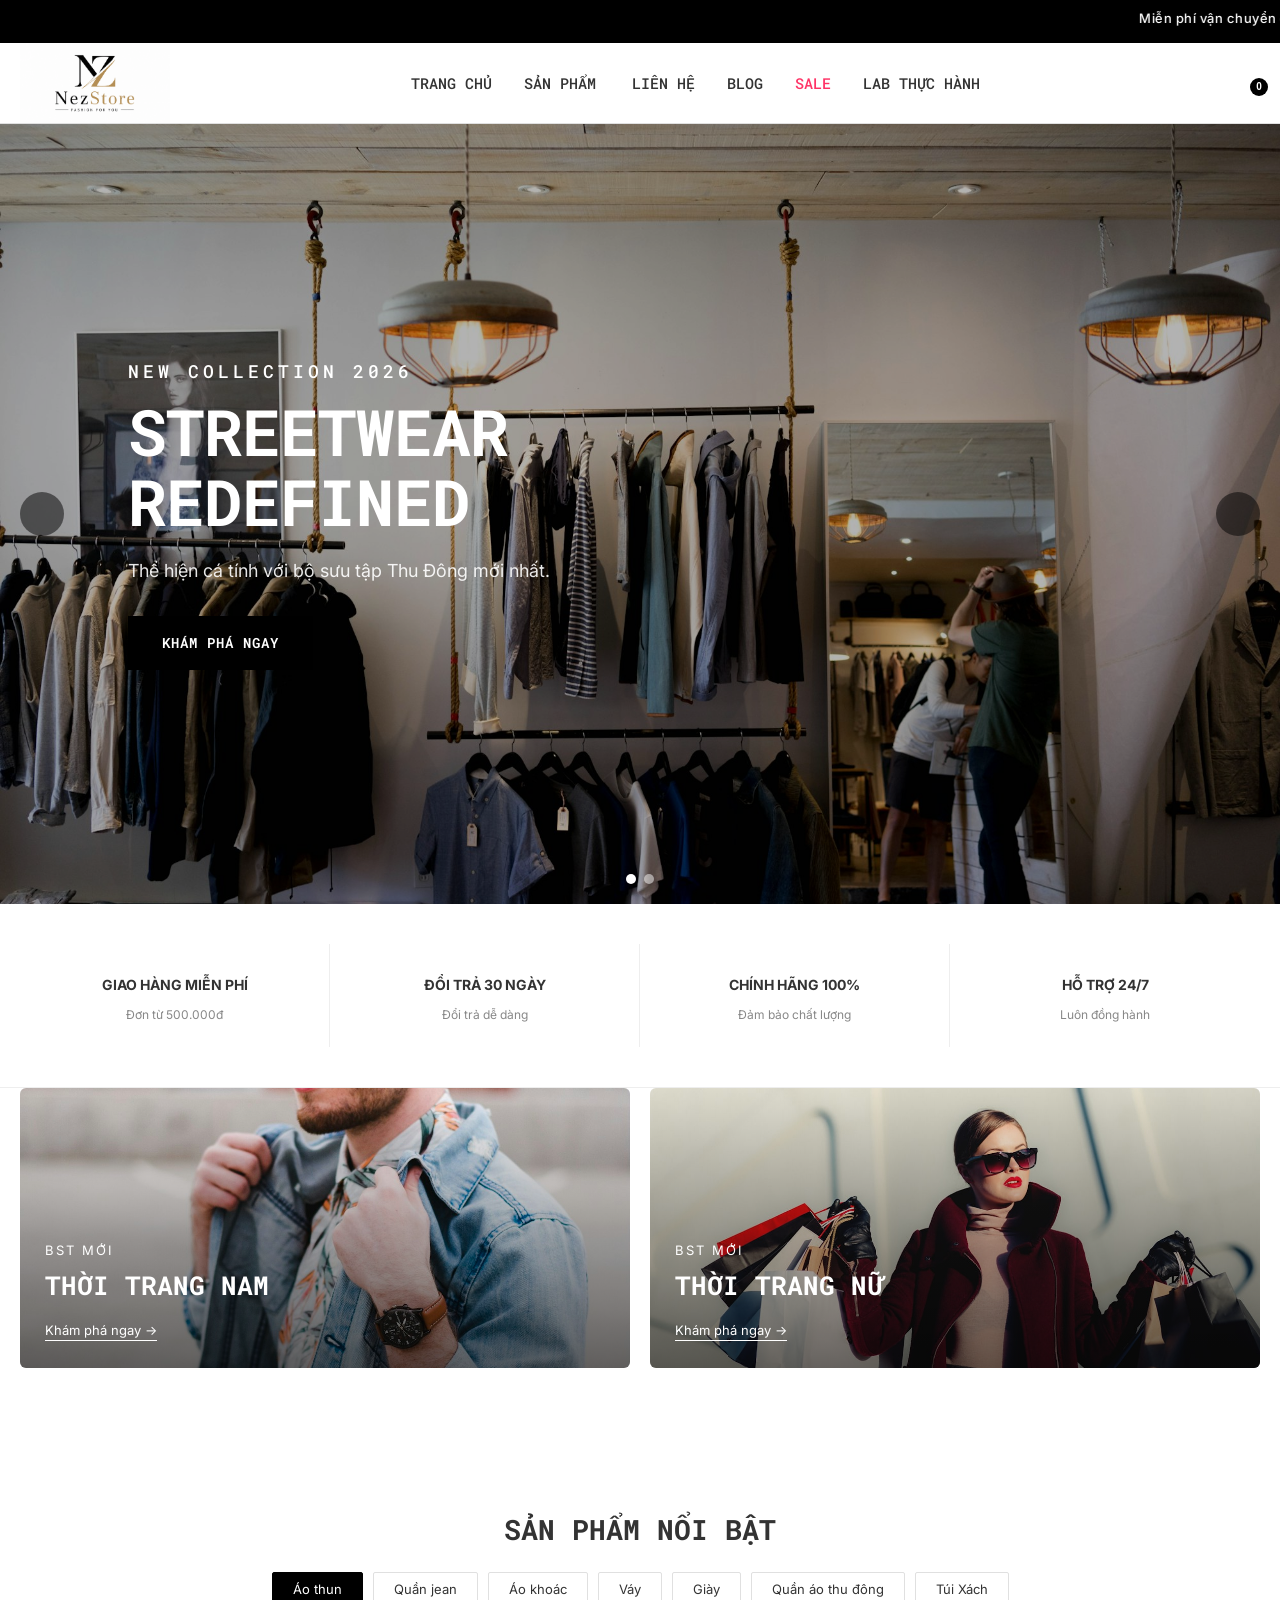
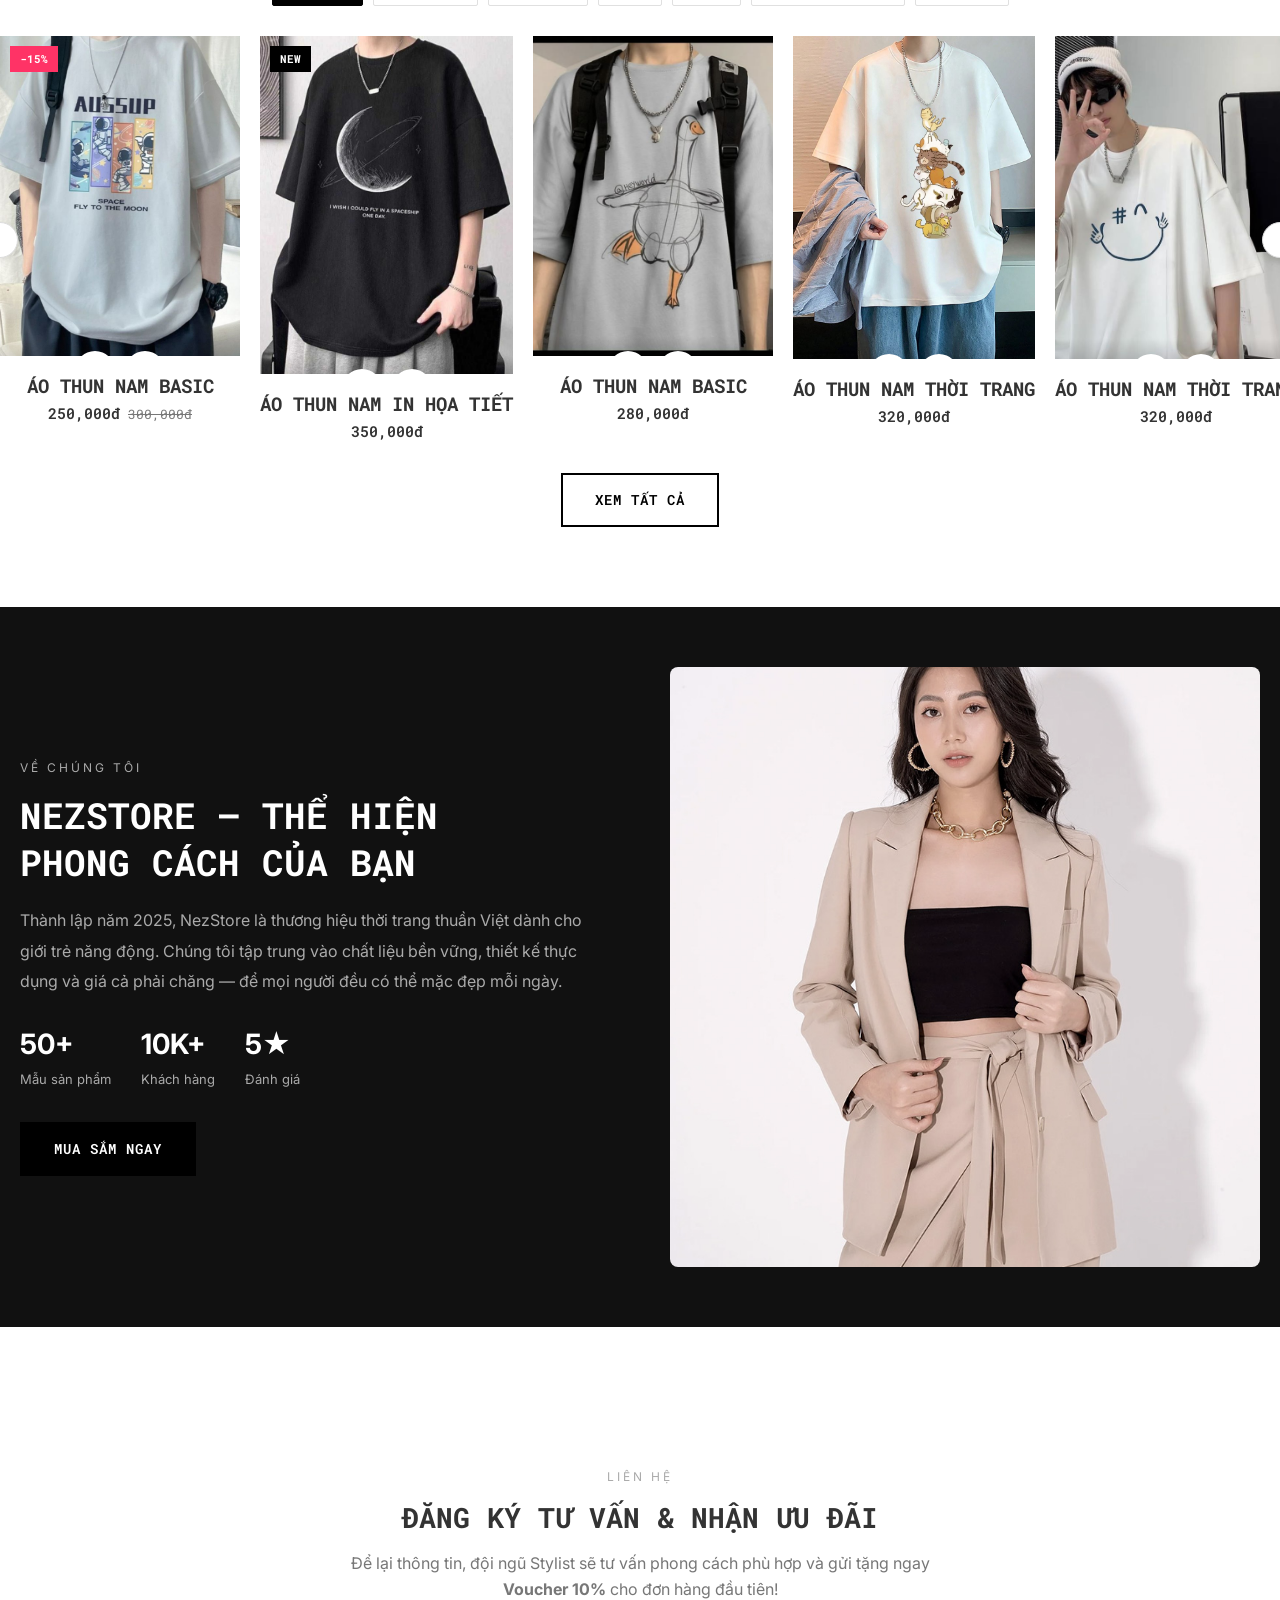
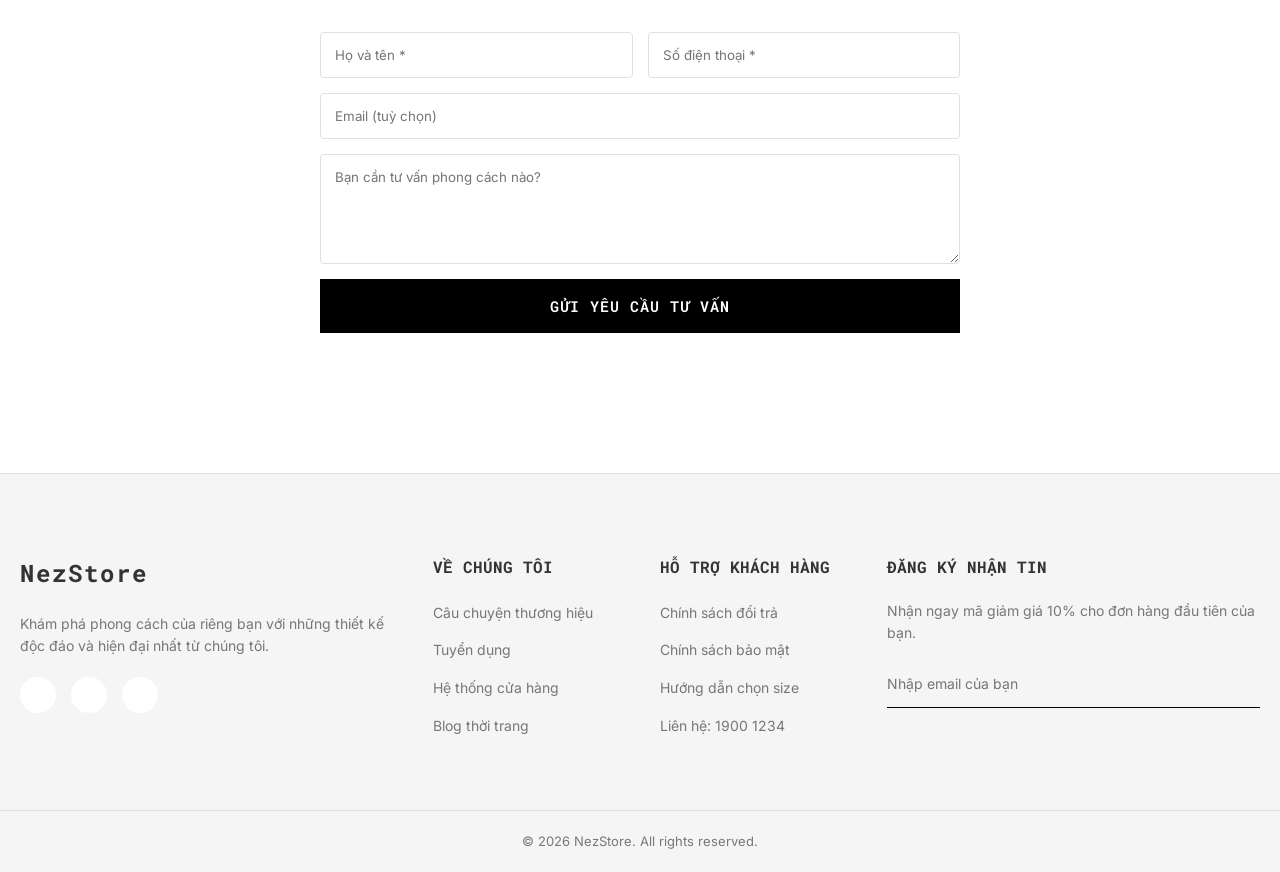
==== index.html @ f18b059f "hihi" ====
<!DOCTYPE html>
<html lang="vi">

<head>
    <meta charset="UTF-8">
    <meta name="viewport" content="width=device-width, initial-scale=1.0">
    <title>Website Bán Quần Áo | NezStore</title>

    <!-- Fonts -->
    <link rel="preconnect" href="https://fonts.googleapis.com">
    <link rel="preconnect" href="https://fonts.gstatic.com" crossorigin>
    <link href="https://fonts.googleapis.com/css2?family=Roboto+Mono:ital,wght@0,100..700;1,100..700&display=swap"
        rel="stylesheet">
    <link href="https://fonts.googleapis.com/css2?family=Inter:wght@300;400;500;600;700&display=swap" rel="stylesheet">

    
    <script src="https://unpkg.com/@phosphor-icons/web"></script>

    <!-- CSS -->
    <link rel="stylesheet" href="styles.css">
</head>

<body>
    <!-- Top Announcement Bar -->
    <div class="announcement-bar">
        <marquee behavior="scroll" direction="left" scrollamount="5">
            Miễn phí vận chuyển cho đơn hàng từ 500K - Đăng ký thành viên nhận ngay voucher 100K!
        </marquee>
    </div>

    <!-- Main Header -->
    <header id="main-header" class="header">
        <div class="container header-container">
            <!-- Left: Logo -->
            <div class="logo">
                <a href="#"><img src="img/banner/NezStore.png" alt="logo"> </a>
            </div>

            <!-- Center: Navigation -->
            <nav class="main-nav">
                <ul class="nav-list">
                    <li class="nav-item"><a href="index.html" class="nav-link">Trang chủ</a></li>

                    <!-- Mega Menu for Products -->
                    <li class="nav-item has-mega-menu">
                        <a href="products.html" class="nav-link">Sản phẩm <i class="ph ph-caret-down"></i></a>
                        <div class="mega-menu">
                            <div class="mega-menu-content container">
                                <div class="mega-column">
                                    <h3 class="mega-title"><a href="products.html?gender=nam">Đồ Nam</a></h3>
                                    <ul class="mega-list">
                                        <li><a href="products.html?gender=nam&sub=Áo thun">Áo thun</a></li>
                                        <li><a href="products.html?gender=nam&sub=Quần tây">Quần tây</a></li>
                                        <li><a href="products.html?gender=nam&sub=Quần jean">Quần jean</a></li>
                                        <li><a href="products.html?gender=nam&sub=Áo khoác">Áo khoác</a></li>
                                        <li><a href="products.html?gender=nam&sub=Mũ">Mũ</a></li>
                                        <li><a href="products.html?gender=nam&sub=Giày">Giày</a></li>      
                                        <li><a href="products.html?gender=nam&sub=Quần áo thu đông">Quần áo thu đông</a></li>                                 
                                    </ul>
                                </div>
                                <div class="mega-column">
                                    <h3 class="mega-title"><a href="products.html?gender=nu">Đồ Nữ</a></h3>
                                    <ul class="mega-list">
                                        <li><a href="products.html?gender=nu&sub=Áo thun">Áo thun</a></li>
                                        <li><a href="products.html?gender=nu&sub=Quần">Quần</a></li>
                                        <li><a href="products.html?gender=nu&sub=Váy">Váy</a></li>
                                        <li><a href="products.html?gender=nu&sub=Váy liền">Váy liền</a></li>
                                        <li><a href="products.html?gender=nu&sub=Áo khoác">Áo khoác</a></li>
                                        <li><a href="products.html?gender=nu&sub=Giày">Giày</a></li>
                                        <li><a href="products.html?gender=nu&sub=Phụ kiện">Phụ kiện</a></li>
                                        <li><a href="products.html?gender=nu&sub=Túi Xách">Túi Xách</a></li>
                                        <li><a href="products.html?gender=nu&sub=Quần áo thu đông">Quần áo thu đông</a></li>
                                    </ul>
                                </div>
                                <div class="mega-column banner-column">
                                    <div class="mega-banner">
                                        <img src="https://images.unsplash.com/photo-1529720317453-c8da503f2051?q=80&w=1470&auto=format&fit=crop"
                                            alt="Mega Menu Banner">
                                        <div class="mega-banner-content">
                                            <h4>Bộ Sưu Tập Mới</h4>
                                            <a href="#" class="btn-link">Khám phá ngay</a>
                                        </div>
                                    </div>
                                </div>
                            </div>
                        </div>
                    </li>

                    <li class="nav-item"><a href="contact.html" class="nav-link">Liên hệ</a></li>
                    <li class="nav-item"><a href="blog.html" class="nav-link">Blog</a></li>
                    <li class="nav-item"><a href="#" class="nav-link sale-link">Sale</a></li>
                    <li class="nav-item"><a href="LabThucHanh.html" class="nav-link">Lab Thực Hành</a></li>
                </ul>
            </nav>

            <!-- Right: Icons & Actions -->
            <div class="header-actions">
                <button class="action-btn search-btn" title="Tìm kiếm">
                    <i class="ph ph-magnifying-glass"></i>
                </button>
                <div class="user-dropdown-wrap">
                    <button class="action-btn user-btn" title="Tài khoản" onclick="window.location.href='profile.html'">
                        <i class="ph ph-user"></i>
                    </button>
                    <div class="user-dropdown">
                        <a href="login.html">Đăng nhập</a>
                        <a href="register.html">Đăng ký</a>
                        <a href="profile.html">Hồ sơ</a>
                    </div>
                </div>
                <button class="action-btn cart-btn" title="Giỏ hàng" onclick="window.location.href='cart.html'">
                    <i class="ph ph-shopping-cart"></i>
                    <span class="cart-count">0</span>
                </button>
            </div>
        </div>
    </header>

    <!-- Main Content -->
    <main>

        <!-- 1. HERO BANNER SLIDER -->
        <section class="hero" style="position:relative; overflow:hidden;">
            <div id="hero-slider" style="display:flex; transition:transform 0.6s ease; height:100%;">
                <div class="slide" style="min-width:100%; background-image:url('img/banner/hero-slide-1.jpg');">
                    <div class="slide-content">
                        <h2 class="slide-subtitle">NEW COLLECTION 2026</h2>
                        <h1 class="slide-title">STREETWEAR<br>REDEFINED</h1>
                        <p class="slide-desc">Thể hiện cá tính với bộ sưu tập Thu Đông mới nhất.</p>
                        <a href="products.html" class="btn btn-primary">KHÁM PHÁ NGAY</a>
                    </div>
                </div>
                <div class="slide" style="min-width:100%; background-image:url('img/banner/hero-slide-2.jpg');">
                    <div class="slide-content">
                        <h2 class="slide-subtitle">KHUYẾN MÃI MÙA HÈ</h2>
                        <h1 class="slide-title">SALE UP TO<br>50%</h1>
                        <p class="slide-desc">Đừng bỏ lỡ cơ hội sở hữu những món đồ hot nhất mùa này.</p>
                        <a href="products.html" class="btn btn-primary">MUA NGAY</a>
                    </div>
                </div>
            </div>
            <button id="prev-slide"
                style="position:absolute;top:50%;left:20px;transform:translateY(-50%);background:rgba(0,0,0,0.5);color:#fff;border:none;width:44px;height:44px;display:flex;align-items:center;justify-content:center;cursor:pointer;font-size:20px;border-radius:50%;z-index:10;"><i
                    class="ph ph-caret-left"></i></button>
            <button id="next-slide"
                style="position:absolute;top:50%;right:20px;transform:translateY(-50%);background:rgba(0,0,0,0.5);color:#fff;border:none;width:44px;height:44px;display:flex;align-items:center;justify-content:center;cursor:pointer;font-size:20px;border-radius:50%;z-index:10;"><i
                    class="ph ph-caret-right"></i></button>
            <div id="slide-dots"
                style="position:absolute;bottom:20px;left:50%;transform:translateX(-50%);display:flex;gap:8px;z-index:10;">
                <span class="dot active" data-index="0"
                    style="width:10px;height:10px;border-radius:50%;background:white;cursor:pointer;opacity:1;transition:opacity 0.3s;"></span>
                <span class="dot" data-index="1"
                    style="width:10px;height:10px;border-radius:50%;background:white;cursor:pointer;opacity:0.5;transition:opacity 0.3s;"></span>
            </div>
        </section>

        <!-- 2. COMMITMENTS -->
        <section style="background:#fff; padding:40px 0; border-bottom:1px solid #eee;">
            <div class="container"
                style="display:grid;grid-template-columns:repeat(auto-fit,minmax(180px,1fr));gap:0;text-align:center;">
                <div style="padding:20px;border-right:1px solid #eee;">
                    <i class="ph ph-truck"
                        style="font-size:36px;color:var(--color-primary);display:block;margin-bottom:10px;"></i>
                    <strong style="display:block;margin-bottom:5px;font-size:14px;">GIAO HÀNG MIỄN PHÍ</strong>
                    <span style="font-size:12px;color:#888;">Đơn từ 500.000đ</span>
                </div>
                <div style="padding:20px;border-right:1px solid #eee;">
                    <i class="ph ph-arrows-counter-clockwise"
                        style="font-size:36px;color:var(--color-primary);display:block;margin-bottom:10px;"></i>
                    <strong style="display:block;margin-bottom:5px;font-size:14px;">ĐỔI TRẢ 30 NGÀY</strong>
                    <span style="font-size:12px;color:#888;">Đổi trả dễ dàng</span>
                </div>
                <div style="padding:20px;border-right:1px solid #eee;">
                    <i class="ph ph-shield-check"
                        style="font-size:36px;color:var(--color-primary);display:block;margin-bottom:10px;"></i>
                    <strong style="display:block;margin-bottom:5px;font-size:14px;">CHÍNH HÃNG 100%</strong>
                    <span style="font-size:12px;color:#888;">Đảm bảo chất lượng</span>
                </div>
                <div style="padding:20px;">
                    <i class="ph ph-headset"
                        style="font-size:36px;color:var(--color-primary);display:block;margin-bottom:10px;"></i>
                    <strong style="display:block;margin-bottom:5px;font-size:14px;">HỖ TRỢ 24/7</strong>
                    <span style="font-size:12px;color:#888;">Luôn đồng hành</span>
                </div>
            </div>
        </section>
        <!-- 3. BANNER NAM / NỮ -->
        <section class="container" style="margin-bottom:60px;">
            <div style="display:grid;grid-template-columns:1fr 1fr;gap:20px;">
                <a href="products.html?gender=nam"
                    style="display:block;position:relative;height:280px;border-radius:6px;overflow:hidden;">
                    <img src="img/banner/category-nam.jpg" alt="Thời trang nam"
                        style="width:100%;height:100%;object-fit:cover;transition:transform 0.4s ease;">
                    <div
                        style="position:absolute;inset:0;background:linear-gradient(to top,rgba(0,0,0,0.6),transparent);display:flex;align-items:flex-end;padding:25px;">
                        <div style="color:white;">
                            <p style="font-size:13px;letter-spacing:2px;margin-bottom:5px;">BST MỚI</p>
                            <h2 style="font-size:26px;margin-bottom:10px;">THỜI TRANG NAM</h2>
                            <span style="font-size:13px;border-bottom:1px solid white;padding-bottom:2px;">Khám phá ngay
                                →</span>
                        </div>
                    </div>
                </a>
                <a href="products.html?gender=nu"
                    style="display:block;position:relative;height:280px;border-radius:6px;overflow:hidden;">
                    <img src="img/banner/category-nu.jpg" alt="Thời trang nữ"
                        style="width:100%;height:100%;object-fit:cover;transition:transform 0.4s ease;">
                    <div
                        style="position:absolute;inset:0;background:linear-gradient(to top,rgba(0,0,0,0.6),transparent);display:flex;align-items:flex-end;padding:25px;">
                        <div style="color:white;">
                            <p style="font-size:13px;letter-spacing:2px;margin-bottom:5px;">BST MỚI</p>
                            <h2 style="font-size:26px;margin-bottom:10px;">THỜI TRANG NỮ</h2>
                            <span style="font-size:13px;border-bottom:1px solid white;padding-bottom:2px;">Khám phá ngay
                                →</span>
                        </div>
                    </div>
                </a>
            </div>
        </section>
        <!-- 4. CATEGORY TABS + PRODUCT SLIDE -->
        <section class="container section-padding">
            <div style="text-align:center;margin-bottom:30px;">
                <h2 style="font-size:28px;margin-bottom:20px;">SẢN PHẨM NỔI BẬT</h2>
                <div id="cat-tabs" style="display:flex;gap:10px;justify-content:center;flex-wrap:wrap;">
                    <button class="cat-tab-btn active" data-sub="Áo thun"
                        style="padding:8px 20px;border:1px solid var(--color-primary);background:var(--color-primary);color:#fff;cursor:pointer;font-family:var(--font-body);font-size:13px;border-radius:2px;">Áo
                        thun</button>
                    <button class="cat-tab-btn" data-sub="Quần jean"
                        style="padding:8px 20px;border:1px solid var(--color-border);background:#fff;color:var(--color-text);cursor:pointer;font-family:var(--font-body);font-size:13px;border-radius:2px;">Quần
                        jean</button>
                    <button class="cat-tab-btn" data-sub="Áo khoác"
                        style="padding:8px 20px;border:1px solid var(--color-border);background:#fff;color:var(--color-text);cursor:pointer;font-family:var(--font-body);font-size:13px;border-radius:2px;">Áo
                        khoác</button>
                    <button class="cat-tab-btn" data-sub="Váy"
                        style="padding:8px 20px;border:1px solid var(--color-border);background:#fff;color:var(--color-text);cursor:pointer;font-family:var(--font-body);font-size:13px;border-radius:2px;">Váy</button>
                    <button class="cat-tab-btn" data-sub="Giày"
                        style="padding:8px 20px;border:1px solid var(--color-border);background:#fff;color:var(--color-text);cursor:pointer;font-family:var(--font-body);font-size:13px;border-radius:2px;">Giày</button>
                    <button class="cat-tab-btn" data-sub="Quần áo thu đông"
                        style="padding:8px 20px;border:1px solid var(--color-border);background:#fff;color:var(--color-text);cursor:pointer;font-family:var(--font-body);font-size:13px;border-radius:2px;">Quần áo
                        thu đông</button>
                    <button class="cat-tab-btn" data-sub="Túi Xách"
                        style="padding:8px 20px;border:1px solid var(--color-border);background:#fff;color:var(--color-text);cursor:pointer;font-family:var(--font-body);font-size:13px;border-radius:2px;">Túi Xách</button>
                </div>
            </div>
            <!-- Product slide wrapper -->
            <div style="position:relative;overflow:hidden;">
                <div id="cat-product-track" style="display:flex;gap:20px;transition:transform 0.4s ease;">
                    <!-- Products injected by JS -->
                </div>
                <button id="cat-prev"
                    style="position:absolute;top:50%;left:-18px;transform:translateY(-50%);background:white;border:1px solid #ddd;width:36px;height:36px;border-radius:50%;display:flex;align-items:center;justify-content:center;cursor:pointer;box-shadow:0 2px 8px rgba(0,0,0,0.1);z-index:5;"><i
                        class="ph ph-caret-left"></i></button>
                <button id="cat-next"
                    style="position:absolute;top:50%;right:-18px;transform:translateY(-50%);background:white;border:1px solid #ddd;width:36px;height:36px;border-radius:50%;display:flex;align-items:center;justify-content:center;cursor:pointer;box-shadow:0 2px 8px rgba(0,0,0,0.1);z-index:5;"><i
                        class="ph ph-caret-right"></i></button>
            </div>
            <div style="text-align:center;margin-top:30px;">
                <a id="cat-view-all" href="products.html" class="btn btn-outline">XEM TẤT CẢ</a>
            </div>
        </section>



        <!-- 5. THƯƠNG HIỆU -->
        <section style="background:#111;color:#fff;padding:60px 0;margin-bottom:60px;">
            <div class="container" style="display:grid;grid-template-columns:1fr 1fr;gap:60px;align-items:center;">
                <div>
                    <p style="letter-spacing:3px;font-size:12px;color:#aaa;margin-bottom:15px;">VỀ CHÚNG TÔI</p>
                    <h2 style="font-size:36px;margin-bottom:20px;line-height:1.3;">NezStore — THỂ HIỆN<br>PHONG CÁCH CỦA BẠN
                    </h2>
                    <p style="color:#aaa;line-height:1.9;margin-bottom:25px;">Thành lập năm 2025, NezStore là thương
                        hiệu thời trang thuần Việt dành cho giới trẻ năng động. Chúng tôi tập trung vào chất liệu bền
                        vững, thiết kế thực dụng và giá cả phải chăng — để mọi người đều có thể mặc đẹp mỗi ngày.</p>
                    <div style="display:flex;gap:30px;margin-bottom:30px;">
                        <div><strong style="font-size:28px;display:block;">50+</strong><span
                                style="color:#aaa;font-size:13px;">Mẫu sản phẩm</span></div>
                        <div><strong style="font-size:28px;display:block;">10K+</strong><span
                                style="color:#aaa;font-size:13px;">Khách hàng</span></div>
                        <div><strong style="font-size:28px;display:block;">5★</strong><span
                                style="color:#aaa;font-size:13px;">Đánh giá</span></div>
                    </div>
                    <a href="products.html" class="btn btn-primary">MUA SẮM NGAY</a>
                </div>
                <div style="border-radius:8px;overflow:hidden;height:600px;">
                    <img src="img/banner/anhdaidien.jpg" alt="Thương hiệu NezStore"
                        style="width:100%;height:100%;object-fit:cover;filter:grayscale(30%);">
                </div>
            </div>
        </section>

        <!-- 6. FORM LIÊN HỆ / TƯ VẤN -->
        <section class="container section-padding" style="margin-bottom:60px;">
            <div style="max-width:640px;margin:0 auto;text-align:center;">
                <p style="letter-spacing:3px;font-size:12px;color:#aaa;margin-bottom:10px;">LIÊN HỆ</p>
                <h2 style="font-size:28px;margin-bottom:10px;">ĐĂNG KÝ TƯ VẤN & NHẬN ƯU ĐÃI</h2>
                <p style="color:var(--color-text-light);margin-bottom:30px;">Để lại thông tin, đội ngũ Stylist sẽ tư vấn
                    phong cách phù hợp và gửi tặng ngay <strong>Voucher 10%</strong> cho đơn hàng đầu tiên!</p>
                <form id="contact-home-form" style="display:flex;flex-direction:column;gap:15px;text-align:left;">
                    <div style="display:grid;grid-template-columns:1fr 1fr;gap:15px;">
                        <input type="text" id="cf-name" placeholder="Họ và tên *"
                            style="padding:14px;border:1px solid var(--color-border);font-family:var(--font-body);border-radius:4px;width:100%;box-sizing:border-box;"
                            required>
                        <input type="tel" id="cf-phone" placeholder="Số điện thoại *"
                            style="padding:14px;border:1px solid var(--color-border);font-family:var(--font-body);border-radius:4px;width:100%;box-sizing:border-box;"
                            required>
                    </div>
                    <input type="email" id="cf-email" placeholder="Email (tuỳ chọn)"
                        style="padding:14px;border:1px solid var(--color-border);font-family:var(--font-body);border-radius:4px;width:100%;box-sizing:border-box;">
                    <textarea id="cf-msg" placeholder="Bạn cần tư vấn phong cách nào?"
                        style="padding:14px;border:1px solid var(--color-border);height:110px;font-family:var(--font-body);border-radius:4px;resize:vertical;width:100%;box-sizing:border-box;"></textarea>
                    <button type="submit" class="btn btn-primary" style="padding:15px;font-size:15px;width:100%;">GỬI
                        YÊU CẦU TƯ VẤN</button>
                </form>
            </div>
        </section>

    </main>



    <!-- Footer -->
    <footer class="footer">
        <div class="container footer-container">
            <div class="footer-col">
                <div class="footer-logo">NezStore</div>
                <p>Khám phá phong cách của riêng bạn với những thiết kế độc đáo và hiện đại nhất từ chúng tôi.</p>
                <div class="social-links">
                    <a href="#"><i class="ph ph-facebook-logo"></i></a>
                    <a href="#"><i class="ph ph-instagram-logo"></i></a>
                    <a href="#"><i class="ph ph-tiktok-logo"></i></a>
                </div>
            </div>
            <div class="footer-col">
                <h3>Về Chúng Tôi</h3>
                <ul>
                    <li><a href="#">Câu chuyện thương hiệu</a></li>
                    <li><a href="#">Tuyển dụng</a></li>
                    <li><a href="#">Hệ thống cửa hàng</a></li>
                    <li><a href="#">Blog thời trang</a></li>
                </ul>
            </div>
            <div class="footer-col">
                <h3>Hỗ Trợ Khách Hàng</h3>
                <ul>
                    <li><a href="#">Chính sách đổi trả</a></li>
                    <li><a href="#">Chính sách bảo mật</a></li>
                    <li><a href="#">Hướng dẫn chọn size</a></li>
                    <li><a href="#">Liên hệ: 1900 1234</a></li>
                </ul>
            </div>
            <div class="footer-col">
                <h3>Đăng Ký Nhận Tin</h3>
                <p>Nhận ngay mã giảm giá 10% cho đơn hàng đầu tiên của bạn.</p>
                <form class="newsletter-form">
                    <input type="email" placeholder="Nhập email của bạn" required>
                    <button type="submit"><i class="ph ph-paper-plane-right"></i></button>
                </form>
            </div>
        </div>
        <div class="footer-bottom">
            <p>&copy; 2026 NezStore. All rights reserved.</p>
        </div>
    </footer>

    <script src="script.js"></script>
</body>

</html>
---- styles.css ----
:root {
    --color-primary: #000000;
    --color-secondary: #ffffff;
    --color-text: #333333;
    --color-text-light: #777777;
    --color-bg: #ffffff;
    --color-bg-light: #f5f5f5;
    --color-border: #e0e0e0;
    --color-accent: #ff3366; 
    
    --font-heading: 'Roboto Mono', monospace;
    --font-body: 'Inter', sans-serif;
    
    --transition: all 0.3s cubic-bezier(0.25, 0.8, 0.25, 1);
    --shadow-sm: 0 2px 8px rgba(0,0,0,0.05);
    --shadow-md: 0 8px 24px rgba(0,0,0,0.08);
}


* {
    margin: 0;
    padding: 0;
    box-sizing: border-box;
}

body {
    font-family: var(--font-body);
    color: var(--color-text);
    background-color: var(--color-bg);
    line-height: 1.6;
    overflow-x: hidden;
}

h1, h2, h3, h4, h5, h6 {
    font-family: var(--font-heading);
    font-weight: 700;
    text-transform: uppercase;
}

a {
    text-decoration: none;
    color: inherit;
    transition: var(--transition);
}

ul {
    list-style: none;
}

.container {
    width: 100%;
    max-width: 1320px;
    margin: 0 auto;
    padding: 0 20px;
}

.section-padding {
    padding: 80px 0;
}

.text-center {
    text-align: center;
}

.mt-40 {
    margin-top: 40px;
}


.btn {
    display: inline-block;
    padding: 14px 32px;
    font-family: var(--font-heading);
    font-size: 14px;
    font-weight: 600;
    letter-spacing: 1px;
    cursor: pointer;
    transition: var(--transition);
    border: 2px solid transparent;
}

.btn-primary {
    background-color: var(--color-primary);
    color: var(--color-secondary);
}

.btn-primary:hover {
    background-color: transparent;
    color: var(--color-primary);
    border-color: var(--color-primary);
}

.btn-outline {
    background-color: transparent;
    color: var(--color-primary);
    border-color: var(--color-primary);
}

.btn-outline:hover {
    background-color: var(--color-primary);
    color: var(--color-secondary);
}

.btn-link {
    font-family: var(--font-heading);
    font-weight: 600;
    text-decoration: underline;
    text-underline-offset: 4px;
}

.btn-link:hover {
    color: var(--color-text-light);
}


.announcement-bar {
    background-color: var(--color-primary);
    color: var(--color-secondary);
    padding: 8px 0;
    font-size: 13px;
    font-family: var(--font-body);
    font-weight: 500;
    letter-spacing: 0.5px;
}


.header {
    background-color: rgba(255, 255, 255, 0.95);
    backdrop-filter: blur(10px);
    border-bottom: 1px solid var(--color-border);
    position: sticky;
    top: 0;
    z-index: 1000;
    transition: var(--transition);
}

.header.scrolled {
    box-shadow: var(--shadow-sm);
}

.header-container {
    display: flex;
    justify-content: space-between;
    align-items: center;
    height: 80px;
}

.logo img{
    width: 150px;
    height: 80px;
    display: block;
}


.main-nav {
    display: flex;
    align-items: center;
}

.nav-list {
    display: flex;
    gap: 32px;
}

.nav-link {
    font-family: var(--font-heading);
    font-size: 15px;
    font-weight: 500;
    text-transform: uppercase;
    position: relative;
    padding: 30px 0;
    display: flex;
    align-items: center;
    gap: 4px;
}

.nav-link::after {
    content: '';
    position: absolute;
    bottom: 25px;
    left: 0;
    width: 0;
    height: 2px;
    background-color: var(--color-primary);
    transition: var(--transition);
}

.nav-item:hover .nav-link::after {
    width: 100%;
}

.sale-link {
    color: var(--color-accent);
}


.has-mega-menu {
    position: static;
}

.mega-menu {
    position: absolute;
    top: 100%;
    left: 0;
    width: 100%;
    background-color: var(--color-secondary);
    box-shadow: var(--shadow-md);
    opacity: 0;
    visibility: hidden;
    transform: translateY(10px);
    transition: var(--transition);
    z-index: 999;
    border-top: 1px solid var(--color-border);
}

.has-mega-menu:hover .mega-menu {
    opacity: 1;
    visibility: visible;
    transform: translateY(0);
}

.mega-menu-content {
    display: grid;
    grid-template-columns: 1fr 1fr 2fr;
    gap: 40px;
    padding: 40px 20px;
}

.mega-title {
    font-size: 16px;
    margin-bottom: 20px;
    padding-bottom: 10px;
    border-bottom: 1px solid var(--color-border);
}

.mega-list li {
    margin-bottom: 12px;
}

.mega-list a {
    color: var(--color-text-light);
    font-size: 15px;
}

.mega-list a:hover {
    color: var(--color-primary);
    padding-left: 5px;
}

.mega-banner {
    position: relative;
    height: 100%;
    min-height: 250px;
    border-radius: 8px;
    overflow: hidden;
}

.mega-banner img {
    width: 100%;
    height: 100%;
    object-fit: cover;
    transition: transform 0.5s ease;
}

.mega-banner:hover img {
    transform: scale(1.05);
}

.mega-banner-content {
    position: absolute;
    bottom: 0;
    left: 0;
    width: 100%;
    padding: 30px;
    background: linear-gradient(to top, rgba(0,0,0,0.8), transparent);
    color: white;
}

.mega-banner-content h4 {
    font-size: 20px;
    margin-bottom: 10px;
}

.mega-banner-content .btn-link {
    color: white;
}


.header-actions {
    display: flex;
    align-items: center;
    gap: 20px;
}

.action-btn {
    background: none;
    border: none;
    font-size: 24px;
    cursor: pointer;
    color: var(--color-primary);
    position: relative;
    transition: var(--transition);
}

.action-btn:hover {
    transform: scale(1.1);
}

.cart-count {
    position: absolute;
    top: -5px;
    right: -8px;
    background-color: var(--color-primary);
    color: white;
    font-size: 10px;
    font-weight: bold;
    width: 18px;
    height: 18px;
    display: flex;
    align-items: center;
    justify-content: center;
    border-radius: 50%;
}

.user-dropdown-wrap {
    position: relative;
}

.user-dropdown {
    position: absolute;
    top: 100%;
    right: -20px;
    background: white;
    box-shadow: var(--shadow-md);
    width: 150px;
    padding: 10px 0;
    border-radius: 4px;
    opacity: 0;
    visibility: hidden;
    transform: translateY(10px);
    transition: var(--transition);
}

.user-dropdown-wrap:hover .user-dropdown {
    opacity: 1;
    visibility: visible;
    transform: translateY(10px);
}

.user-dropdown a {
    display: block;
    padding: 10px 20px;
    font-size: 14px;
    font-family: var(--font-heading);
}

.user-dropdown a:hover {
    background: var(--color-bg-light);
}


.hero {
    height: calc(100vh - 120px);
    min-height: 600px;
    position: relative;
    overflow: hidden;
}

.slide {
    flex-shrink: 0;
    width: 100%;
    height: 100%;
    background-size: cover;
    background-position: center;
    display: flex;
    align-items: center;
    padding-left: 10%;
    position: relative;
}

.slide::before {
    content: '';
    position: absolute;
    top: 0;
    left: 0;
    width: 100%;
    height: 100%;
    background: rgba(0,0,0,0.3);
}

.slide-content {
    position: relative;
    z-index: 1;
    color: white;
    max-width: 600px;
    transform: translateY(30px);
    opacity: 0;
    animation: fadeUp 1s 0.5s forwards ease;
}

@keyframes fadeUp {
    to {
        transform: translateY(0);
        opacity: 1;
    }
}

.slide-subtitle {
    font-size: 18px;
    letter-spacing: 4px;
    margin-bottom: 10px;
    font-weight: 500;
}

.slide-title {
    font-size: 64px;
    line-height: 1.1;
    margin-bottom: 20px;
}

.slide-desc {
    font-size: 18px;
    margin-bottom: 30px;
    opacity: 0.9;
}


.section-header {
    display: flex;
    justify-content: space-between;
    align-items: flex-end;
    margin-bottom: 40px;
    border-bottom: 1px solid var(--color-border);
    padding-bottom: 20px;
}

.section-header h2 {
    font-size: 28px;
    letter-spacing: 1px;
}

.tabs {
    display: flex;
    gap: 20px;
}

.tab-btn {
    background: none;
    border: none;
    font-family: var(--font-heading);
    font-size: 15px;
    font-weight: 600;
    color: var(--color-text-light);
    cursor: pointer;
    position: relative;
    padding-bottom: 5px;
}

.tab-btn.active, .tab-btn:hover {
    color: var(--color-primary);
}

.tab-btn.active::after {
    content: '';
    position: absolute;
    bottom: -21px; /* Align with border */
    left: 0;
    width: 100%;
    height: 2px;
    background-color: var(--color-primary);
}

.product-grid {
    display: grid;
    grid-template-columns: repeat(4, 1fr);
    gap: 30px;
}

.product-card {
    group: product;
}

.product-image {
    position: relative;
    aspect-ratio: 3/4;
    overflow: hidden;
    background-color: var(--color-bg-light);
    margin-bottom: 15px;
}

.product-image img {
    width: 100%;
    height: 100%;
    object-fit: cover;
    position: absolute;
    top: 0;
    left: 0;
    transition: opacity 0.5s ease, transform 1s ease;
}

.img-secondary {
    opacity: 0;
}

.product-card:hover .img-primary {
    opacity: 0;
}

.product-card:hover .img-secondary {
    opacity: 1;
    transform: scale(1.05);
}

.product-badges {
    position: absolute;
    top: 10px;
    left: 10px;
    display: flex;
    flex-direction: column;
    gap: 5px;
    z-index: 2;
}

.badge {
    padding: 4px 10px;
    font-size: 11px;
    font-weight: bold;
    text-transform: uppercase;
    font-family: var(--font-heading);
    background: var(--color-primary);
    color: white;
}

.badge.sale {
    background: var(--color-accent);
}

.product-actions {
    position: absolute;
    bottom: -50px;
    left: 0;
    width: 100%;
    display: flex;
    justify-content: center;
    gap: 10px;
    padding: 15px;
    background: linear-gradient(transparent, rgba(0,0,0,0.5));
    transition: var(--transition);
    z-index: 2;
}

.product-card:hover .product-actions {
    bottom: 0;
}

.btn-icon {
    width: 40px;
    height: 40px;
    border-radius: 50%;
    background: white;
    border: none;
    display: flex;
    align-items: center;
    justify-content: center;
    font-size: 20px;
    cursor: pointer;
    transition: var(--transition);
}

.btn-icon:hover {
    background: var(--color-primary);
    color: white;
}

.product-info {
    text-align: center;
}

.product-title {
    font-family: var(--font-body);
    font-size: 15px;
    font-weight: 500;
    text-transform: none;
    margin-bottom: 5px;
}

.product-title a:hover {
    color: var(--color-text-light);
}

.product-price {
    font-family: var(--font-heading);
    font-size: 15px;
    font-weight: 600;
}

.price-old {
    text-decoration: line-through;
    color: var(--color-text-light);
    font-size: 13px;
    margin-left: 8px;
    font-weight: 400;
}

/* Banner Section */
.banner-wrapper {
    position: relative;
    height: 400px;
    border-radius: 4px;
    overflow: hidden;
}

.banner-wrapper img {
    width: 100%;
    height: 100%;
    object-fit: cover;
}

.banner-wrapper::after {
    content: '';
    position: absolute;
    top: 0;
    left: 0;
    width: 100%;
    height: 100%;
    background: rgba(0,0,0,0.4);
}

.banner-content {
    position: absolute;
    top: 50%;
    left: 50%;
    transform: translate(-50%, -50%);
    text-align: center;
    z-index: 1;
    color: white;
    width: 100%;
}

.banner-content h2 {
    font-size: 42px;
    margin-bottom: 20px;
    line-height: 1.2;
}

/* Footer */
.footer {
    background-color: var(--color-bg-light);
    padding-top: 80px;
    border-top: 1px solid var(--color-border);
}

.footer-container {
    display: grid;
    grid-template-columns: 2fr 1fr 1fr 2fr;
    gap: 40px;
    margin-bottom: 60px;
}

.footer-logo {
    font-family: var(--font-heading);
    font-size: 24px;
    font-weight: 700;
    letter-spacing: 2px;
    margin-bottom: 20px;
}

.footer-logo span {
    font-weight: 300;
}

.footer-col p {
    color: var(--color-text-light);
    margin-bottom: 20px;
    font-size: 14px;
}

.social-links {
    display: flex;
    gap: 15px;
}

.social-links a {
    display: flex;
    align-items: center;
    justify-content: center;
    width: 36px;
    height: 36px;
    background: white;
    border-radius: 50%;
    font-size: 18px;
    color: var(--color-primary);
}

.social-links a:hover {
    background: var(--color-primary);
    color: white;
}

.footer-col h3 {
    font-size: 16px;
    margin-bottom: 20px;
}

.footer-col ul li {
    margin-bottom: 12px;
}

.footer-col ul a {
    color: var(--color-text-light);
    font-size: 14px;
}

.footer-col ul a:hover {
    color: var(--color-primary);
    padding-left: 5px;
}

.newsletter-form {
    display: flex;
    border-bottom: 1px solid var(--color-primary);
    padding-bottom: 5px;
}

.newsletter-form input {
    flex-grow: 1;
    border: none;
    background: transparent;
    padding: 10px 0;
    font-family: var(--font-body);
    font-size: 14px;
    outline: none;
}

.newsletter-form button {
    background: none;
    border: none;
    font-size: 20px;
    cursor: pointer;
    color: var(--color-primary);
}

.footer-bottom {
    text-align: center;
    padding: 20px 0;
    border-top: 1px solid var(--color-border);
    color: var(--color-text-light);
    font-size: 13px;
}

/* Responsive (Basic) */
@media (max-width: 1024px) {
    .product-grid {
        grid-template-columns: repeat(3, 1fr);
    }
}

@media (max-width: 768px) {
    .product-grid {
        grid-template-columns: repeat(2, 1fr);
    }
    
    .footer-container {
        grid-template-columns: 1fr 1fr;
    }
    
    .mega-menu-content {
        grid-template-columns: 1fr;
    }
    
    .nav-list {
        display: none; 
    }
    
    .slide-title {
        font-size: 40px;
    }
}
@media (max-width: 480px) {
    .product-grid {
        grid-template-columns: 1fr;
    }
    .footer-container {
        grid-template-columns: 1fr;
    }
}
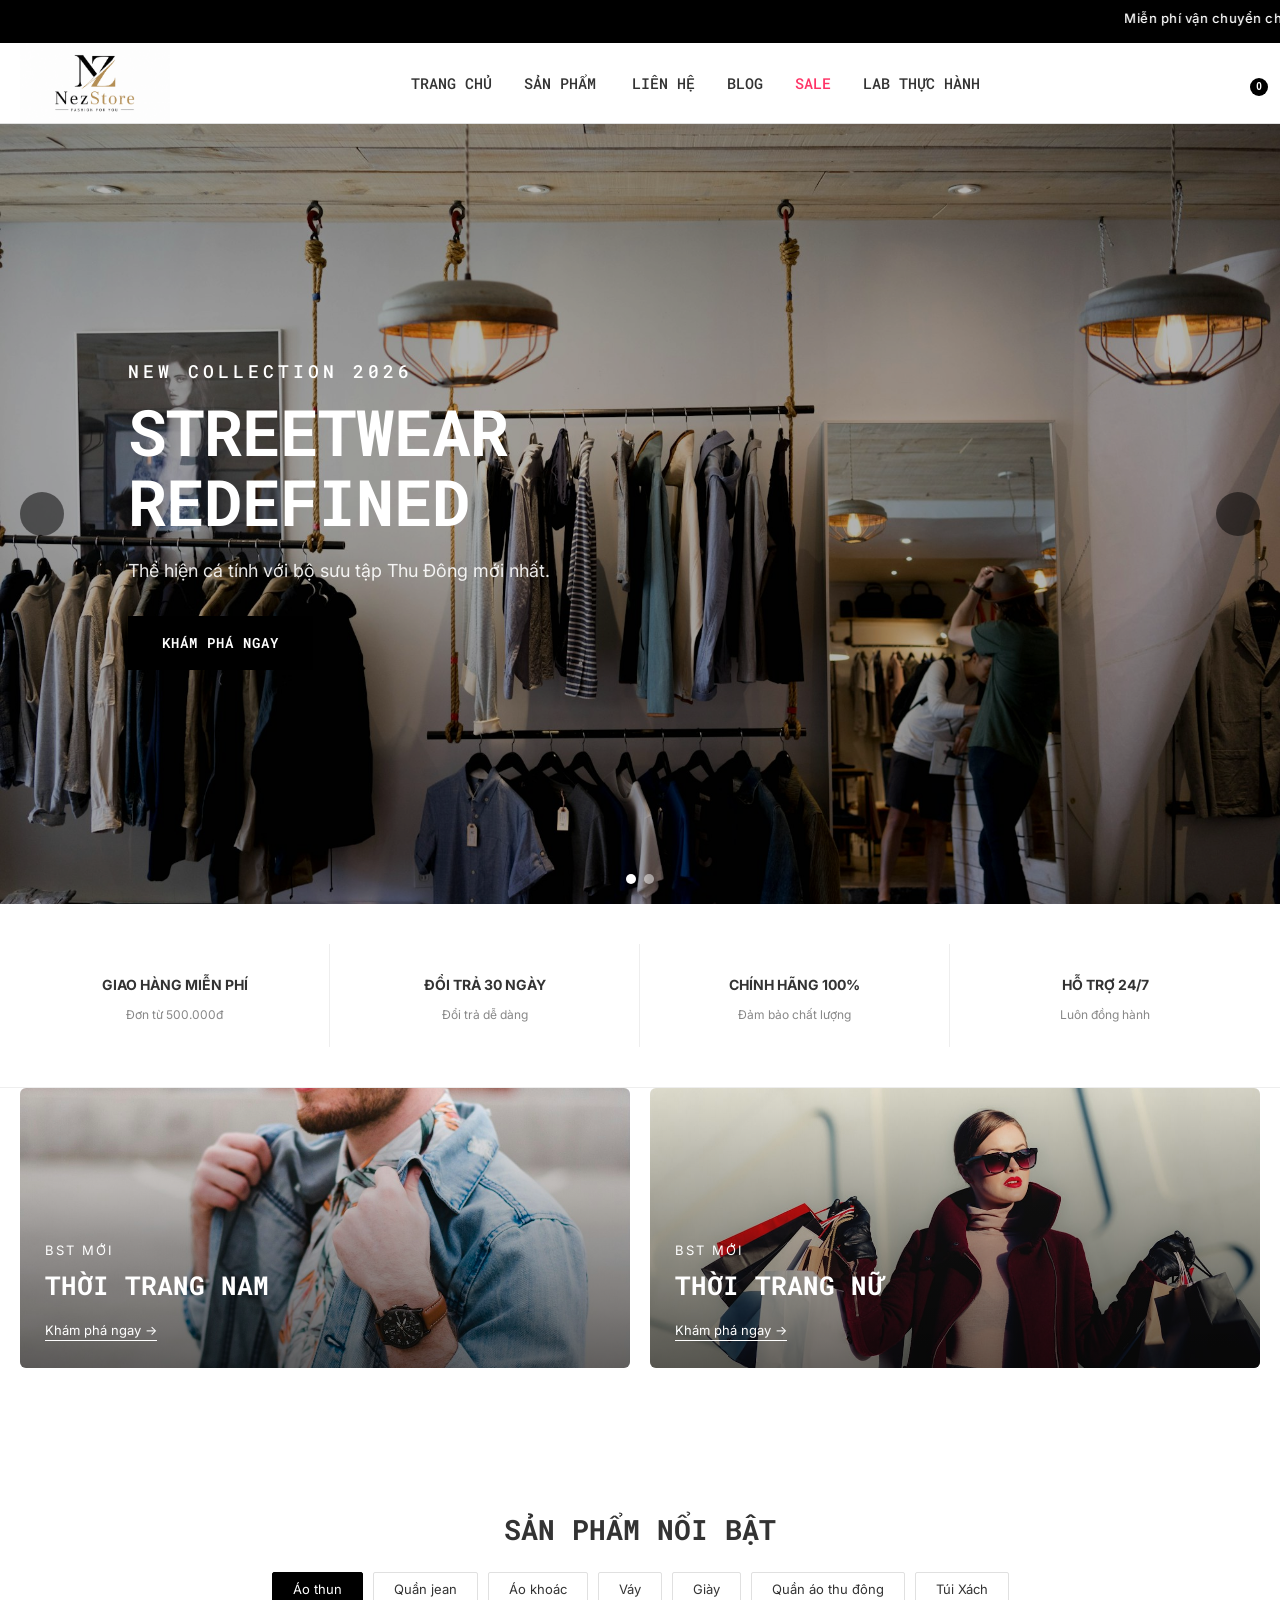
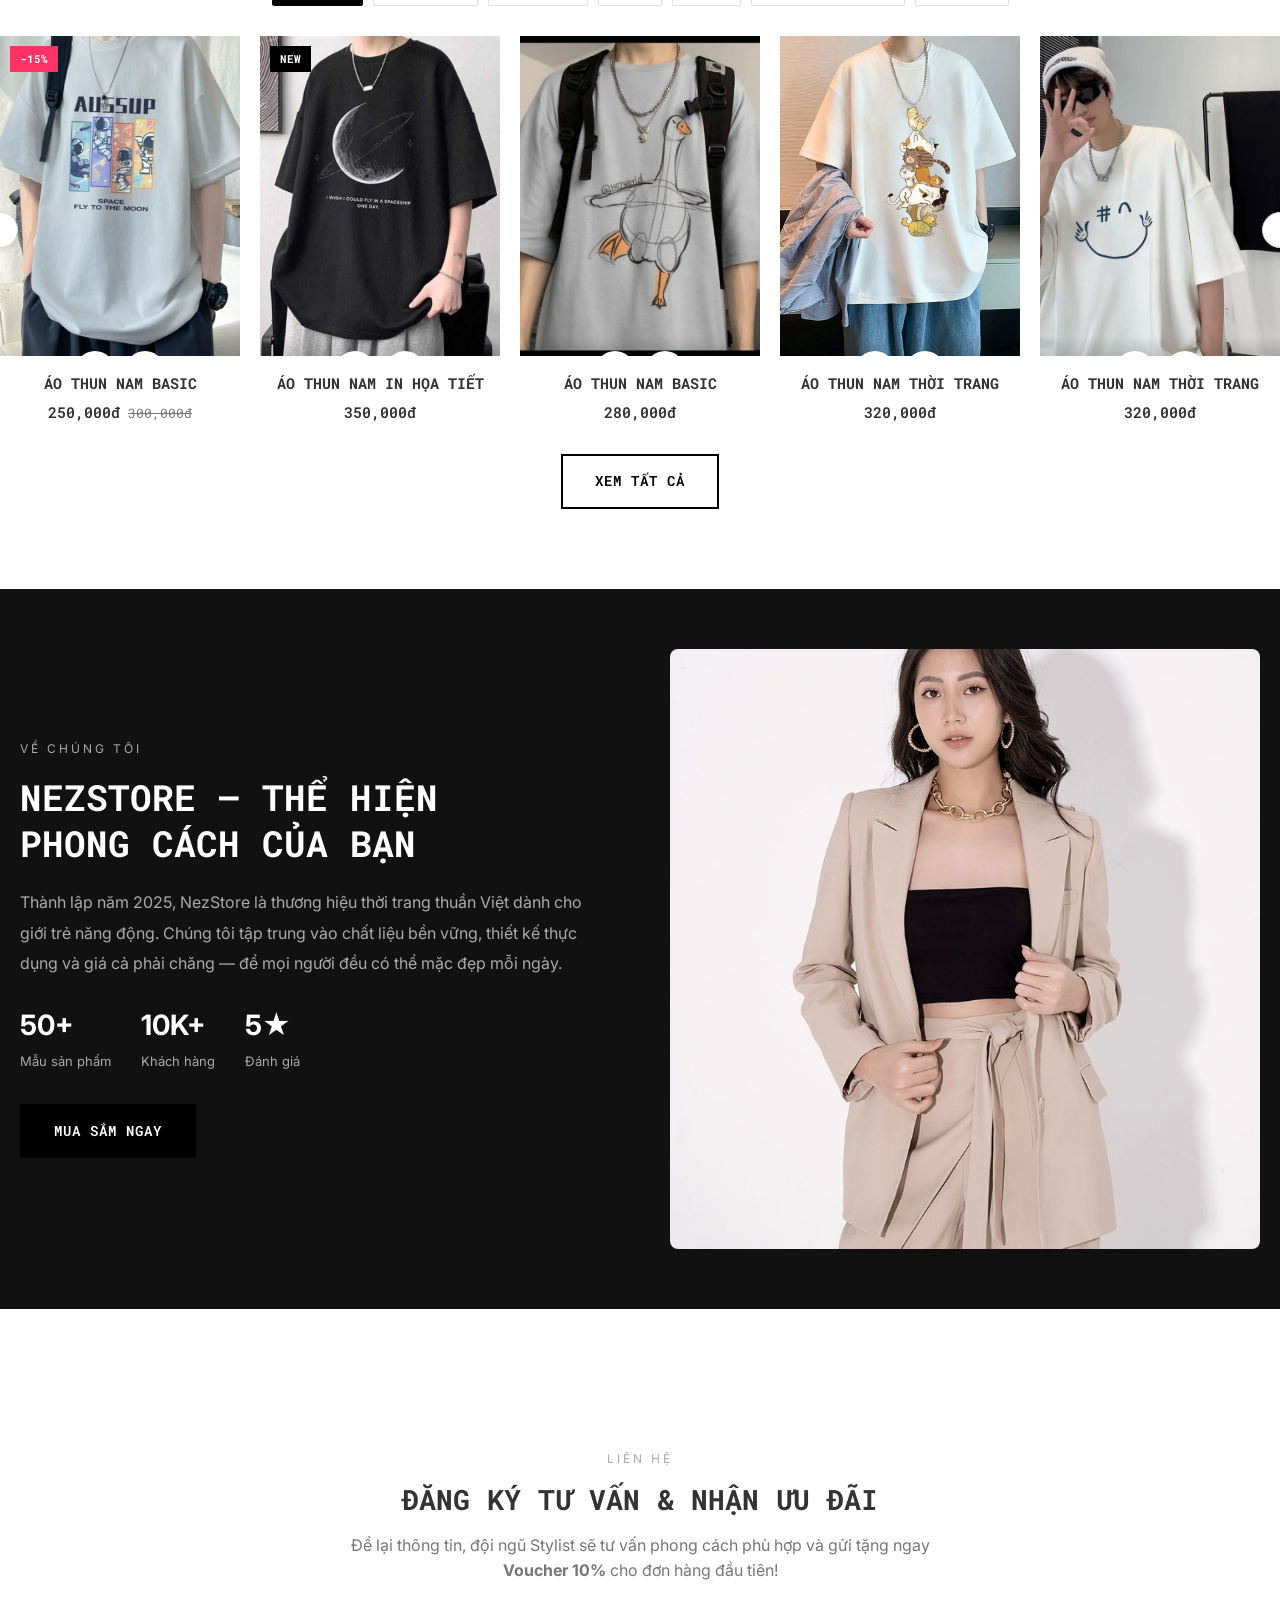
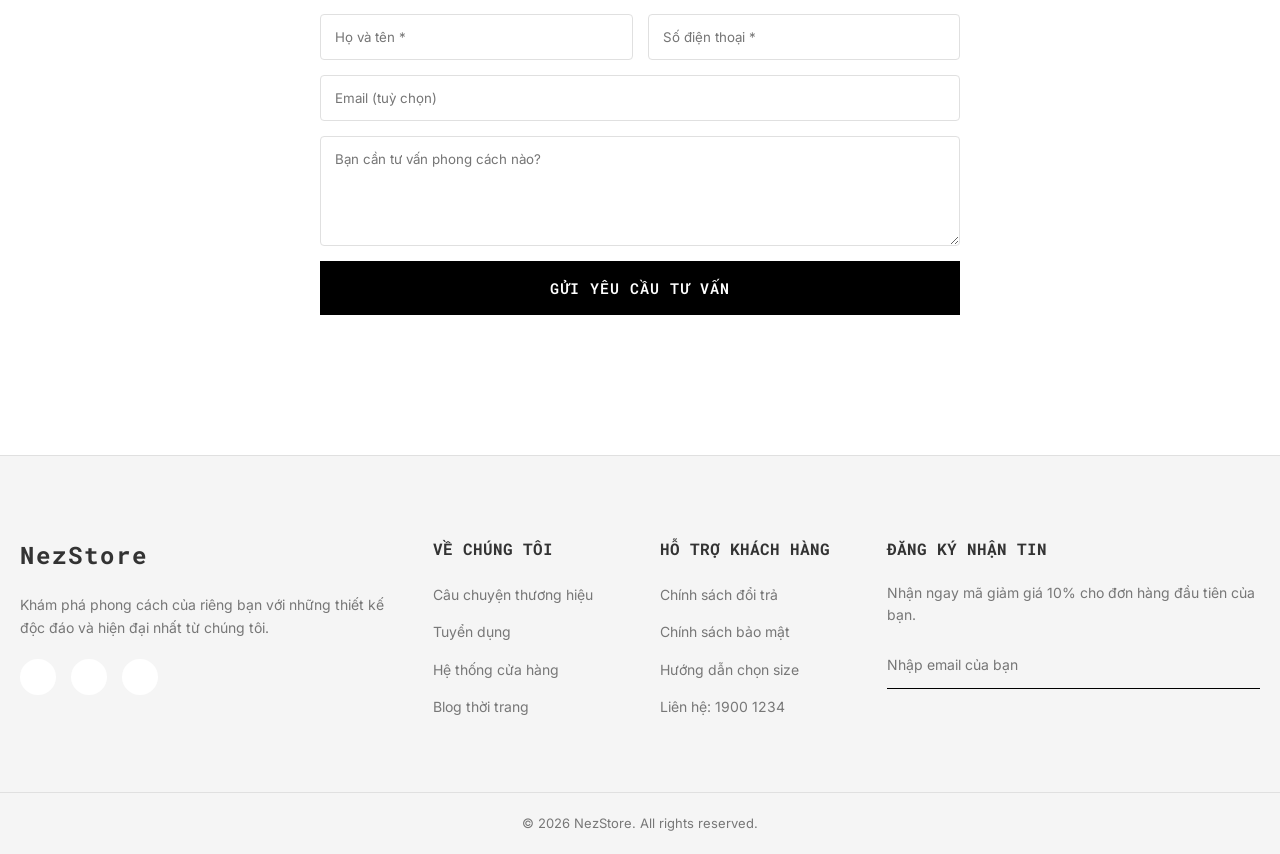
==== commit e28c1075: "update" ====
--- a/index.html
+++ b/index.html
@@ -243,9 +243,11 @@
                 </div>
             </div>
             <!-- Product slide wrapper -->
-            <div style="position:relative;overflow:hidden;">
-                <div id="cat-product-track" style="display:flex;gap:20px;transition:transform 0.4s ease;">
-                    <!-- Products injected by JS -->
+            <div style="position:relative;">
+                <div style="overflow:hidden;">
+                    <div id="cat-product-track" style="display:flex;gap:20px;transition:transform 0.4s ease;">
+                        <!-- Products injected by JS -->
+                    </div>
                 </div>
                 <button id="cat-prev"
                     style="position:absolute;top:50%;left:-18px;transform:translateY(-50%);background:white;border:1px solid #ddd;width:36px;height:36px;border-radius:50%;display:flex;align-items:center;justify-content:center;cursor:pointer;box-shadow:0 2px 8px rgba(0,0,0,0.1);z-index:5;"><i
--- a/styles.css
+++ b/styles.css
@@ -577,10 +577,10 @@
 }
 
 .product-title {
-    font-family: var(--font-body);
+    font-family: var(--font-heading);
     font-size: 15px;
-    font-weight: 500;
-    text-transform: none;
+    font-weight: 700;
+    text-transform: uppercase;
     margin-bottom: 5px;
 }
 
